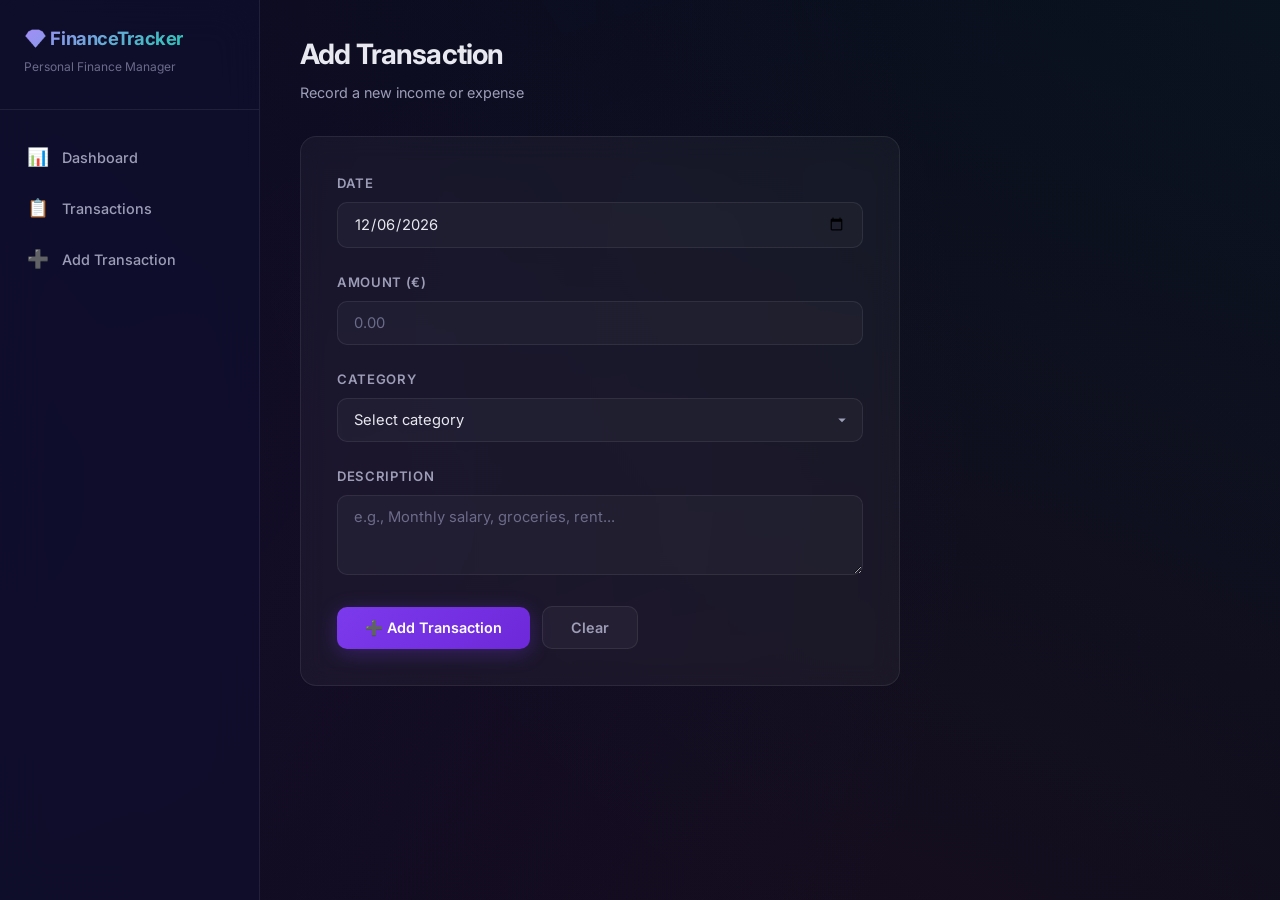
==== static/add.html @ 7ff63826 "Prepare for cloud deployment (Docker, Supabase, Render)" ====
<!DOCTYPE html>
<html lang="en">

<head>
    <meta charset="UTF-8">
    <meta name="viewport" content="width=device-width, initial-scale=1.0">
    <meta name="description" content="Add a new income or expense transaction to your personal finance tracker.">
    <title>Add Transaction — Finance Tracker</title>
    <link rel="stylesheet" href="/static/css/style.css">
</head>

<body>

    <button class="mobile-toggle" id="mobile-toggle" aria-label="Toggle menu">☰</button>

    <div class="app-container">
        <!-- Sidebar -->
        <aside class="sidebar" id="sidebar">
            <div class="sidebar-brand">
                <h1>💎 FinanceTracker</h1>
                <span>Personal Finance Manager</span>
            </div>
            <nav class="sidebar-nav">
                <a href="/" class="nav-item" id="nav-dashboard">
                    <span class="icon">📊</span>
                    <span class="label">Dashboard</span>
                </a>
                <a href="/transactions" class="nav-item" id="nav-transactions">
                    <span class="icon">📋</span>
                    <span class="label">Transactions</span>
                </a>
                <a href="/add" class="nav-item" id="nav-add">
                    <span class="icon">➕</span>
                    <span class="label">Add Transaction</span>
                </a>
            </nav>
        </aside>

        <!-- Main Content -->
        <main class="main-content">
            <div class="page-header">
                <h2>Add Transaction</h2>
                <p>Record a new income or expense</p>
            </div>

            <div class="glass-card form-card">
                <form id="add-form" novalidate>
                    <div class="form-group">
                        <label for="add-date">Date</label>
                        <input type="date" id="add-date" class="form-control" required>
                    </div>

                    <div class="form-group">
                        <label for="add-amount">Amount (€)</label>
                        <input type="number" id="add-amount" class="form-control" placeholder="0.00" step="0.01"
                            min="0.01" required>
                    </div>

                    <div class="form-group">
                        <label for="add-category">Category</label>
                        <select id="add-category" class="form-control" required>
                            <option value="" disabled selected>Select category</option>
                            <option value="Income">💰 Income</option>
                            <option value="Expense">💸 Expense</option>
                        </select>
                    </div>

                    <div class="form-group">
                        <label for="add-description">Description</label>
                        <textarea id="add-description" class="form-control"
                            placeholder="e.g., Monthly salary, groceries, rent..." rows="3"></textarea>
                    </div>

                    <div style="display: flex; gap: 12px; align-items: center;">
                        <button type="submit" class="btn btn-primary" id="submit-btn">
                            ➕ Add Transaction
                        </button>
                        <button type="button" class="btn btn-secondary" id="reset-btn">
                            Clear
                        </button>
                    </div>
                </form>

                <!-- Success State -->
                <div id="success-state" style="display: none; text-align: center; padding: 40px 0;">
                    <div style="font-size: 3.5rem; margin-bottom: 16px; animation: fadeInUp 0.5s ease-out;">✅</div>
                    <h3 style="font-size: 1.3rem; margin-bottom: 8px; animation: fadeInUp 0.5s ease-out 0.1s both;">
                        Transaction Added!</h3>
                    <p style="color: var(--text-secondary); margin-bottom: 28px; animation: fadeInUp 0.5s ease-out 0.2s both;"
                        id="success-details"></p>
                    <div
                        style="display: flex; gap: 12px; justify-content: center; animation: fadeInUp 0.5s ease-out 0.3s both;">
                        <button class="btn btn-primary" id="add-another-btn">➕ Add Another</button>
                        <a href="/" class="btn btn-secondary">📊 Go to Dashboard</a>
                    </div>
                </div>
            </div>
        </main>
    </div>

    <script src="/static/js/app.js"></script>
    <script src="/static/js/add.js"></script>
</body>

</html>
---- static/css/style.css ----
/* ============================================
   Personal Finance Tracker — Dark Glassmorphism
   ============================================ */

@import url('https://fonts.googleapis.com/css2?family=Inter:wght@300;400;500;600;700&display=swap');

/* --- CSS Custom Properties --- */
:root {
    --bg-primary: #0a0a1a;
    --bg-secondary: #0f0f2e;
    --bg-tertiary: #161640;
    --glass-bg: rgba(255, 255, 255, 0.04);
    --glass-border: rgba(255, 255, 255, 0.08);
    --glass-hover: rgba(255, 255, 255, 0.08);
    --text-primary: #e8e8f0;
    --text-secondary: #9d9db8;
    --text-muted: #6b6b8a;
    --accent-purple: #7c3aed;
    --accent-purple-glow: rgba(124, 58, 237, 0.3);
    --accent-purple-light: #a78bfa;
    --income-color: #06d6a0;
    --income-glow: rgba(6, 214, 160, 0.25);
    --expense-color: #ef476f;
    --expense-glow: rgba(239, 71, 111, 0.25);
    --savings-color: #ffd166;
    --savings-glow: rgba(255, 209, 102, 0.25);
    --info-color: #118ab2;
    --info-glow: rgba(17, 138, 178, 0.25);
    --sidebar-width: 260px;
    --border-radius: 16px;
    --border-radius-sm: 10px;
    --transition: all 0.3s cubic-bezier(0.4, 0, 0.2, 1);
}

/* --- Reset & Base --- */
*, *::before, *::after {
    margin: 0;
    padding: 0;
    box-sizing: border-box;
}

html {
    scroll-behavior: smooth;
}

body {
    font-family: 'Inter', -apple-system, BlinkMacSystemFont, sans-serif;
    background: var(--bg-primary);
    color: var(--text-primary);
    min-height: 100vh;
    overflow-x: hidden;
    line-height: 1.6;
}

/* Ambient background glow */
body::before {
    content: '';
    position: fixed;
    top: -50%;
    left: -50%;
    width: 200%;
    height: 200%;
    background: radial-gradient(circle at 20% 50%, rgba(124, 58, 237, 0.08) 0%, transparent 50%),
                radial-gradient(circle at 80% 20%, rgba(6, 214, 160, 0.05) 0%, transparent 50%),
                radial-gradient(circle at 60% 80%, rgba(239, 71, 111, 0.05) 0%, transparent 50%);
    pointer-events: none;
    z-index: 0;
}

/* --- Scrollbar --- */
::-webkit-scrollbar {
    width: 6px;
}

::-webkit-scrollbar-track {
    background: var(--bg-primary);
}

::-webkit-scrollbar-thumb {
    background: var(--glass-border);
    border-radius: 3px;
}

::-webkit-scrollbar-thumb:hover {
    background: var(--text-muted);
}

/* --- Layout --- */
.app-container {
    display: flex;
    min-height: 100vh;
    position: relative;
    z-index: 1;
}

/* --- Sidebar --- */
.sidebar {
    width: var(--sidebar-width);
    position: fixed;
    top: 0;
    left: 0;
    height: 100vh;
    background: rgba(15, 15, 46, 0.7);
    backdrop-filter: blur(20px);
    -webkit-backdrop-filter: blur(20px);
    border-right: 1px solid var(--glass-border);
    display: flex;
    flex-direction: column;
    padding: 24px 0;
    z-index: 100;
    transition: var(--transition);
}

.sidebar-brand {
    padding: 0 24px 32px;
    border-bottom: 1px solid var(--glass-border);
    margin-bottom: 16px;
}

.sidebar-brand h1 {
    font-size: 1.15rem;
    font-weight: 700;
    background: linear-gradient(135deg, var(--accent-purple-light), var(--income-color));
    -webkit-background-clip: text;
    -webkit-text-fill-color: transparent;
    background-clip: text;
    letter-spacing: -0.02em;
}

.sidebar-brand span {
    font-size: 0.75rem;
    color: var(--text-muted);
    font-weight: 400;
    display: block;
    margin-top: 4px;
}

.sidebar-nav {
    flex: 1;
    padding: 8px 12px;
    display: flex;
    flex-direction: column;
    gap: 4px;
}

.nav-item {
    display: flex;
    align-items: center;
    gap: 14px;
    padding: 12px 16px;
    border-radius: var(--border-radius-sm);
    color: var(--text-secondary);
    text-decoration: none;
    font-size: 0.9rem;
    font-weight: 500;
    transition: var(--transition);
    position: relative;
    overflow: hidden;
}

.nav-item::before {
    content: '';
    position: absolute;
    inset: 0;
    border-radius: var(--border-radius-sm);
    opacity: 0;
    background: linear-gradient(135deg, var(--accent-purple-glow), transparent);
    transition: var(--transition);
}

.nav-item:hover {
    color: var(--text-primary);
    background: var(--glass-hover);
}

.nav-item:hover::before {
    opacity: 1;
}

.nav-item.active {
    color: var(--accent-purple-light);
    background: rgba(124, 58, 237, 0.12);
    box-shadow: inset 0 0 0 1px rgba(124, 58, 237, 0.2);
}

.nav-item.active::before {
    opacity: 1;
}

.nav-item .icon {
    width: 20px;
    height: 20px;
    display: flex;
    align-items: center;
    justify-content: center;
    font-size: 1.1rem;
    flex-shrink: 0;
    position: relative;
    z-index: 1;
}

.nav-item .label {
    position: relative;
    z-index: 1;
}

/* --- Main Content --- */
.main-content {
    flex: 1;
    margin-left: var(--sidebar-width);
    padding: 32px 40px;
    min-height: 100vh;
}

/* --- Page Header --- */
.page-header {
    margin-bottom: 32px;
    animation: fadeInDown 0.5s ease-out;
}

.page-header h2 {
    font-size: 1.75rem;
    font-weight: 700;
    letter-spacing: -0.03em;
    margin-bottom: 4px;
}

.page-header p {
    color: var(--text-secondary);
    font-size: 0.9rem;
}

/* --- Glass Card --- */
.glass-card {
    background: var(--glass-bg);
    backdrop-filter: blur(12px);
    -webkit-backdrop-filter: blur(12px);
    border: 1px solid var(--glass-border);
    border-radius: var(--border-radius);
    padding: 24px;
    transition: var(--transition);
}

.glass-card:hover {
    border-color: rgba(255, 255, 255, 0.12);
    background: var(--glass-hover);
}

/* --- Summary Cards --- */
.summary-grid {
    display: grid;
    grid-template-columns: repeat(auto-fit, minmax(220px, 1fr));
    gap: 20px;
    margin-bottom: 32px;
    animation: fadeInUp 0.5s ease-out 0.1s both;
}

.summary-card {
    position: relative;
    overflow: hidden;
    cursor: default;
}

.summary-card::before {
    content: '';
    position: absolute;
    top: 0;
    left: 0;
    right: 0;
    height: 3px;
    border-radius: var(--border-radius) var(--border-radius) 0 0;
}

.summary-card.income::before {
    background: linear-gradient(90deg, var(--income-color), rgba(6, 214, 160, 0.3));
}

.summary-card.expense::before {
    background: linear-gradient(90deg, var(--expense-color), rgba(239, 71, 111, 0.3));
}

.summary-card.savings::before {
    background: linear-gradient(90deg, var(--savings-color), rgba(255, 209, 102, 0.3));
}

.summary-card.count::before {
    background: linear-gradient(90deg, var(--info-color), rgba(17, 138, 178, 0.3));
}

.summary-card .card-icon {
    width: 44px;
    height: 44px;
    border-radius: 12px;
    display: flex;
    align-items: center;
    justify-content: center;
    font-size: 1.3rem;
    margin-bottom: 16px;
}

.summary-card.income .card-icon {
    background: var(--income-glow);
    color: var(--income-color);
}

.summary-card.expense .card-icon {
    background: var(--expense-glow);
    color: var(--expense-color);
}

.summary-card.savings .card-icon {
    background: var(--savings-glow);
    color: var(--savings-color);
}

.summary-card.count .card-icon {
    background: var(--info-glow);
    color: var(--info-color);
}

.summary-card .card-label {
    font-size: 0.8rem;
    color: var(--text-muted);
    text-transform: uppercase;
    letter-spacing: 0.06em;
    font-weight: 600;
    margin-bottom: 6px;
}

.summary-card .card-value {
    font-size: 1.7rem;
    font-weight: 700;
    letter-spacing: -0.03em;
}

.summary-card.income .card-value { color: var(--income-color); }
.summary-card.expense .card-value { color: var(--expense-color); }
.summary-card.savings .card-value { color: var(--savings-color); }
.summary-card.count .card-value { color: var(--info-color); }

/* --- Charts Section --- */
.charts-grid {
    display: grid;
    grid-template-columns: 2fr 1fr;
    gap: 20px;
    margin-bottom: 32px;
    animation: fadeInUp 0.5s ease-out 0.2s both;
}

.chart-card {
    padding: 28px;
}

.chart-card h3 {
    font-size: 1rem;
    font-weight: 600;
    margin-bottom: 20px;
    color: var(--text-primary);
}

.chart-container {
    position: relative;
    width: 100%;
}

.chart-container.line-chart {
    height: 300px;
}

.chart-container.doughnut-chart {
    height: 300px;
    display: flex;
    align-items: center;
    justify-content: center;
}

/* --- Transaction Table --- */
.table-section {
    animation: fadeInUp 0.5s ease-out 0.3s both;
}

.table-header {
    display: flex;
    align-items: center;
    justify-content: space-between;
    margin-bottom: 20px;
    flex-wrap: wrap;
    gap: 12px;
}

.table-header h3 {
    font-size: 1rem;
    font-weight: 600;
}

.filters-bar {
    display: flex;
    align-items: center;
    gap: 12px;
    flex-wrap: wrap;
    margin-bottom: 20px;
    animation: fadeInUp 0.4s ease-out;
}

.filter-group {
    display: flex;
    align-items: center;
    gap: 8px;
}

.filter-group label {
    font-size: 0.8rem;
    color: var(--text-muted);
    font-weight: 500;
    text-transform: uppercase;
    letter-spacing: 0.04em;
}

/* --- Table --- */
.data-table {
    width: 100%;
    border-collapse: collapse;
}

.data-table thead th {
    text-align: left;
    padding: 14px 16px;
    font-size: 0.78rem;
    font-weight: 600;
    text-transform: uppercase;
    letter-spacing: 0.06em;
    color: var(--text-muted);
    border-bottom: 1px solid var(--glass-border);
}

/* Sortable column headers */
.data-table thead th.sortable {
    cursor: pointer;
    user-select: none;
    position: relative;
    transition: var(--transition);
    padding-right: 28px;
}

.data-table thead th.sortable:hover {
    color: var(--text-secondary);
    background: rgba(255, 255, 255, 0.03);
}

.data-table thead th.sortable .sort-arrow {
    position: absolute;
    right: 10px;
    top: 50%;
    transform: translateY(-50%);
    font-size: 0.65rem;
    opacity: 0;
    transition: opacity 0.2s ease, color 0.2s ease;
    color: var(--text-muted);
}

.data-table thead th.sortable:hover .sort-arrow {
    opacity: 0.4;
}

.data-table thead th.sortable.sort-asc,
.data-table thead th.sortable.sort-desc {
    color: var(--accent-purple-light);
    background: rgba(124, 58, 237, 0.06);
}

.data-table thead th.sortable.sort-asc .sort-arrow,
.data-table thead th.sortable.sort-desc .sort-arrow {
    opacity: 1;
    color: var(--accent-purple-light);
}

.data-table tbody tr {
    transition: var(--transition);
    border-bottom: 1px solid rgba(255, 255, 255, 0.03);
}

.data-table tbody tr:hover {
    background: var(--glass-hover);
}

.data-table tbody td {
    padding: 14px 16px;
    font-size: 0.9rem;
    color: var(--text-secondary);
}

.data-table tbody td:first-child {
    color: var(--text-primary);
    font-weight: 500;
}

/* Category badges */
.badge {
    display: inline-flex;
    align-items: center;
    gap: 6px;
    padding: 4px 12px;
    border-radius: 20px;
    font-size: 0.78rem;
    font-weight: 600;
    letter-spacing: 0.02em;
}

.badge.income {
    background: var(--income-glow);
    color: var(--income-color);
}

.badge.expense {
    background: var(--expense-glow);
    color: var(--expense-color);
}

/* Amount styling */
.amount-income {
    color: var(--income-color);
    font-weight: 600;
}

.amount-expense {
    color: var(--expense-color);
    font-weight: 600;
}

/* Action buttons in table */
.action-btns {
    display: flex;
    gap: 8px;
}

.btn-icon {
    width: 34px;
    height: 34px;
    border-radius: 8px;
    border: 1px solid var(--glass-border);
    background: var(--glass-bg);
    color: var(--text-secondary);
    cursor: pointer;
    display: flex;
    align-items: center;
    justify-content: center;
    font-size: 0.85rem;
    transition: var(--transition);
}

.btn-icon:hover {
    background: var(--glass-hover);
    color: var(--text-primary);
    border-color: rgba(255, 255, 255, 0.15);
}

.btn-icon.delete:hover {
    background: var(--expense-glow);
    color: var(--expense-color);
    border-color: rgba(239, 71, 111, 0.3);
}

.btn-icon.edit:hover {
    background: var(--accent-purple-glow);
    color: var(--accent-purple-light);
    border-color: rgba(124, 58, 237, 0.3);
}

/* --- Forms --- */
.form-card {
    max-width: 600px;
    padding: 36px;
    animation: fadeInUp 0.5s ease-out;
}

.form-group {
    margin-bottom: 24px;
}

.form-group label {
    display: block;
    font-size: 0.82rem;
    font-weight: 600;
    color: var(--text-secondary);
    text-transform: uppercase;
    letter-spacing: 0.05em;
    margin-bottom: 8px;
}

.form-control {
    width: 100%;
    padding: 12px 16px;
    border-radius: var(--border-radius-sm);
    border: 1px solid var(--glass-border);
    background: rgba(255, 255, 255, 0.03);
    color: var(--text-primary);
    font-family: 'Inter', sans-serif;
    font-size: 0.92rem;
    transition: var(--transition);
    outline: none;
}

.form-control:focus {
    border-color: var(--accent-purple);
    box-shadow: 0 0 0 3px var(--accent-purple-glow);
    background: rgba(255, 255, 255, 0.05);
}

.form-control::placeholder {
    color: var(--text-muted);
}

select.form-control {
    cursor: pointer;
    appearance: none;
    background-image: url("data:image/svg+xml,%3Csvg xmlns='http://www.w3.org/2000/svg' width='12' height='12' fill='%239d9db8' viewBox='0 0 16 16'%3E%3Cpath d='M8 11L3 6h10l-5 5z'/%3E%3C/svg%3E");
    background-repeat: no-repeat;
    background-position: right 14px center;
    padding-right: 36px;
}

select.form-control option {
    background: var(--bg-secondary);
    color: var(--text-primary);
}

textarea.form-control {
    resize: vertical;
    min-height: 80px;
}

/* --- Buttons --- */
.btn {
    display: inline-flex;
    align-items: center;
    justify-content: center;
    gap: 8px;
    padding: 12px 28px;
    border-radius: var(--border-radius-sm);
    font-family: 'Inter', sans-serif;
    font-size: 0.9rem;
    font-weight: 600;
    cursor: pointer;
    transition: var(--transition);
    border: none;
    text-decoration: none;
}

.btn-primary {
    background: linear-gradient(135deg, var(--accent-purple), #6d28d9);
    color: #fff;
    box-shadow: 0 4px 20px var(--accent-purple-glow);
}

.btn-primary:hover {
    transform: translateY(-2px);
    box-shadow: 0 8px 30px rgba(124, 58, 237, 0.45);
}

.btn-primary:active {
    transform: translateY(0);
}

.btn-secondary {
    background: var(--glass-bg);
    border: 1px solid var(--glass-border);
    color: var(--text-secondary);
}

.btn-secondary:hover {
    background: var(--glass-hover);
    color: var(--text-primary);
    border-color: rgba(255, 255, 255, 0.15);
}

.btn-danger {
    background: linear-gradient(135deg, var(--expense-color), #d62050);
    color: #fff;
    box-shadow: 0 4px 20px var(--expense-glow);
}

.btn-danger:hover {
    transform: translateY(-2px);
    box-shadow: 0 8px 30px rgba(239, 71, 111, 0.45);
}

.btn-success {
    background: linear-gradient(135deg, var(--income-color), #05b588);
    color: #fff;
    box-shadow: 0 4px 20px var(--income-glow);
}

.btn-success:hover {
    transform: translateY(-2px);
    box-shadow: 0 8px 30px rgba(6, 214, 160, 0.45);
}

/* --- Modal --- */
.modal-overlay {
    position: fixed;
    inset: 0;
    background: rgba(0, 0, 0, 0.6);
    backdrop-filter: blur(6px);
    -webkit-backdrop-filter: blur(6px);
    display: none;
    align-items: center;
    justify-content: center;
    z-index: 1000;
    animation: fadeIn 0.2s ease-out;
}

.modal-overlay.active {
    display: flex;
}

.modal {
    background: var(--bg-secondary);
    border: 1px solid var(--glass-border);
    border-radius: var(--border-radius);
    padding: 32px;
    width: 90%;
    max-width: 500px;
    box-shadow: 0 24px 60px rgba(0, 0, 0, 0.5);
    animation: slideUp 0.3s ease-out;
}

.modal h3 {
    font-size: 1.2rem;
    font-weight: 700;
    margin-bottom: 24px;
}

.modal-actions {
    display: flex;
    gap: 12px;
    justify-content: flex-end;
    margin-top: 28px;
}

/* --- Toast Notification --- */
.toast-container {
    position: fixed;
    top: 24px;
    right: 24px;
    z-index: 2000;
    display: flex;
    flex-direction: column;
    gap: 10px;
}

.toast {
    padding: 14px 20px;
    border-radius: var(--border-radius-sm);
    font-size: 0.88rem;
    font-weight: 500;
    display: flex;
    align-items: center;
    gap: 10px;
    box-shadow: 0 10px 40px rgba(0, 0, 0, 0.3);
    animation: slideInRight 0.3s ease-out;
    min-width: 280px;
}

.toast.success {
    background: linear-gradient(135deg, rgba(6, 214, 160, 0.15), rgba(6, 214, 160, 0.05));
    border: 1px solid rgba(6, 214, 160, 0.3);
    color: var(--income-color);
}

.toast.error {
    background: linear-gradient(135deg, rgba(239, 71, 111, 0.15), rgba(239, 71, 111, 0.05));
    border: 1px solid rgba(239, 71, 111, 0.3);
    color: var(--expense-color);
}

.toast.info {
    background: linear-gradient(135deg, rgba(124, 58, 237, 0.15), rgba(124, 58, 237, 0.05));
    border: 1px solid rgba(124, 58, 237, 0.3);
    color: var(--accent-purple-light);
}

.toast.fade-out {
    animation: fadeOutRight 0.3s ease-out forwards;
}

/* --- Empty State --- */
.empty-state {
    text-align: center;
    padding: 60px 20px;
    color: var(--text-muted);
}

.empty-state .icon {
    font-size: 3rem;
    margin-bottom: 16px;
    opacity: 0.5;
}

.empty-state p {
    font-size: 0.95rem;
    margin-bottom: 20px;
}

/* --- Animations --- */
@keyframes fadeIn {
    from { opacity: 0; }
    to { opacity: 1; }
}

@keyframes fadeInUp {
    from { opacity: 0; transform: translateY(20px); }
    to { opacity: 1; transform: translateY(0); }
}

@keyframes fadeInDown {
    from { opacity: 0; transform: translateY(-15px); }
    to { opacity: 1; transform: translateY(0); }
}

@keyframes slideUp {
    from { opacity: 0; transform: translateY(30px) scale(0.97); }
    to { opacity: 1; transform: translateY(0) scale(1); }
}

@keyframes slideInRight {
    from { opacity: 0; transform: translateX(80px); }
    to { opacity: 1; transform: translateX(0); }
}

@keyframes fadeOutRight {
    from { opacity: 1; transform: translateX(0); }
    to { opacity: 0; transform: translateX(80px); }
}

@keyframes countUp {
    from { opacity: 0; transform: translateY(10px); }
    to { opacity: 1; transform: translateY(0); }
}

/* --- Loading Spinner --- */
.spinner {
    width: 36px;
    height: 36px;
    border: 3px solid var(--glass-border);
    border-top-color: var(--accent-purple);
    border-radius: 50%;
    animation: spin 0.8s linear infinite;
    margin: 40px auto;
}

@keyframes spin {
    to { transform: rotate(360deg); }
}

/* --- Mobile Hamburger --- */
.mobile-toggle {
    display: none;
    position: fixed;
    top: 16px;
    left: 16px;
    z-index: 200;
    width: 42px;
    height: 42px;
    border-radius: 10px;
    border: 1px solid var(--glass-border);
    background: rgba(15, 15, 46, 0.9);
    backdrop-filter: blur(10px);
    color: var(--text-primary);
    cursor: pointer;
    align-items: center;
    justify-content: center;
    font-size: 1.2rem;
}

/* --- Responsive --- */
@media (max-width: 1024px) {
    .charts-grid {
        grid-template-columns: 1fr;
    }
}

@media (max-width: 768px) {
    .mobile-toggle {
        display: flex;
    }

    .sidebar {
        transform: translateX(-100%);
    }

    .sidebar.open {
        transform: translateX(0);
    }

    .main-content {
        margin-left: 0;
        padding: 72px 20px 32px;
    }

    .summary-grid {
        grid-template-columns: 1fr 1fr;
    }

    .filters-bar {
        flex-direction: column;
        align-items: stretch;
    }

    .table-header {
        flex-direction: column;
        align-items: flex-start;
    }

    .modal {
        width: 95%;
        padding: 24px;
    }
}

@media (max-width: 480px) {
    .summary-grid {
        grid-template-columns: 1fr;
    }
}
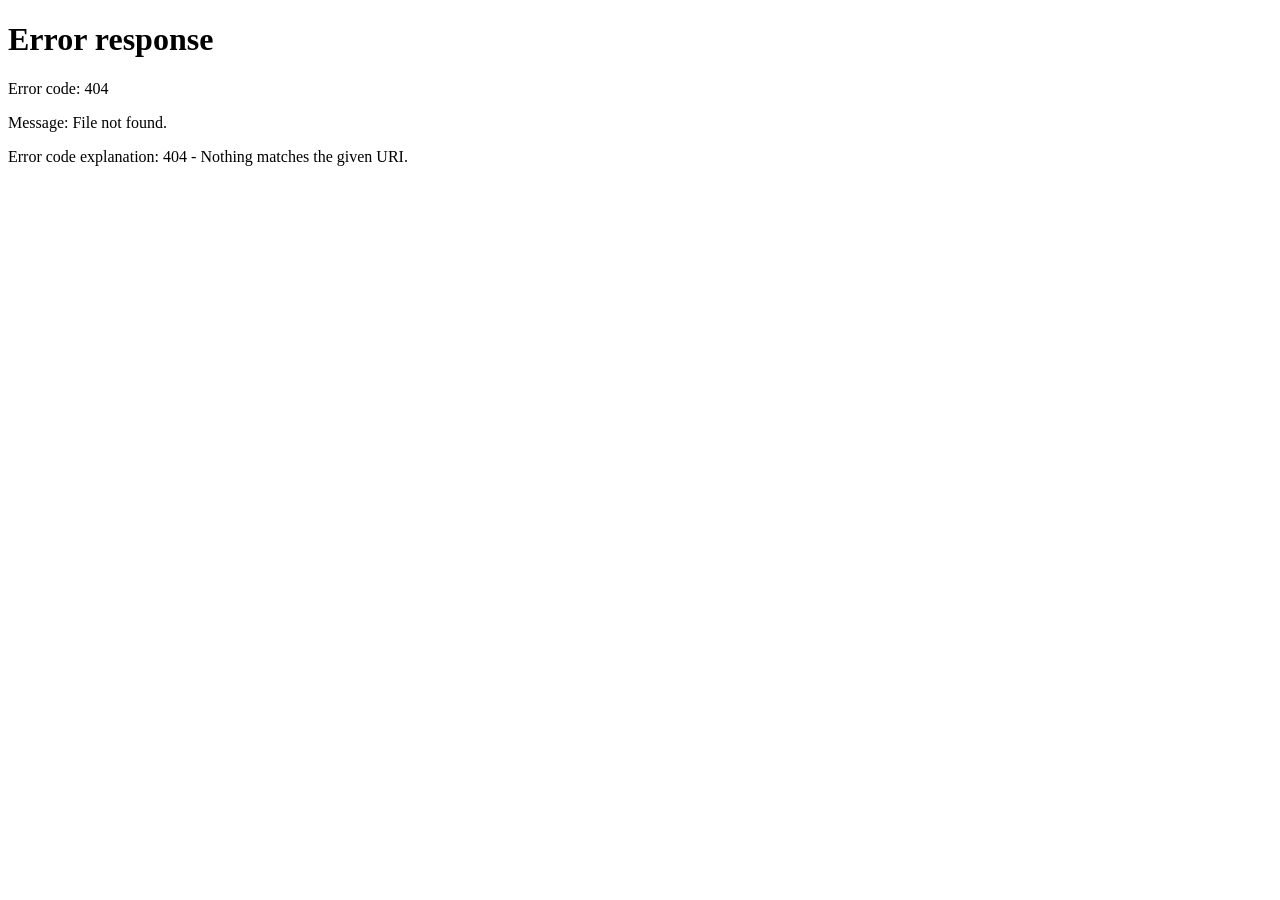
==== commit ebc76c38: "Fix UI contrast and update dependencies" ====
--- a/static/add.html
+++ b/static/add.html
@@ -6,7 +6,7 @@
     <meta name="viewport" content="width=device-width, initial-scale=1.0">
     <meta name="description" content="Add a new income or expense transaction to your personal finance tracker.">
     <title>Add Transaction — Finance Tracker</title>
-    <link rel="stylesheet" href="/static/css/style.css">
+    <link rel="stylesheet" href="/static/css/style.css?v=1.1">
 </head>
 
 <body>
@@ -98,7 +98,8 @@
         </main>
     </div>
 
-    <script src="/static/js/app.js"></script>
+    <script src="/static/js/auth.js"></script>
+<script src="/static/js/app.js"></script>
     <script src="/static/js/add.js"></script>
 </body>
 
--- a/static/css/style.css
+++ b/static/css/style.css
@@ -207,6 +207,7 @@
 /* --- Main Content --- */
 .main-content {
     flex: 1;
+    min-width: 0; /* Critical for flex child to shrink below content width */
     margin-left: var(--sidebar-width);
     padding: 32px 40px;
     min-height: 100vh;
@@ -416,10 +417,17 @@
     letter-spacing: 0.04em;
 }
 
-/* --- Table --- */
+.table-responsive {
+    width: 100%;
+    overflow-x: auto;
+    -webkit-overflow-scrolling: touch;
+    margin-bottom: 16px;
+}
+
 .data-table {
     width: 100%;
     border-collapse: collapse;
+    min-width: 600px; /* Ensure table doesn't crush on small screens */
 }
 
 .data-table thead th {
@@ -894,31 +902,73 @@
 
     .main-content {
         margin-left: 0;
-        padding: 72px 20px 32px;
+        padding: 72px 16px 32px;
+    }
+
+    .page-header h2 {
+        font-size: 1.5rem;
+    }
+
+    .glass-card {
+        padding: 16px;
     }
 
     .summary-grid {
         grid-template-columns: 1fr 1fr;
+        gap: 16px;
+    }
+
+    .chart-card {
+        padding: 16px;
     }
 
     .filters-bar {
         flex-direction: column;
         align-items: stretch;
+        gap: 16px;
+    }
+
+    .filter-group {
+        flex-direction: column;
+        align-items: flex-start;
+        width: 100%;
+    }
+
+    .filter-group input, .filter-group select {
+        width: 100% !important;
+    }
+
+    .filters-bar button {
+        width: 100%;
+        margin-left: 0 !important;
     }
 
     .table-header {
         flex-direction: column;
         align-items: flex-start;
+        gap: 16px;
+    }
+
+    .table-header .btn {
+        width: 100%;
     }
 
     .modal {
         width: 95%;
         padding: 24px;
     }
+
+    .form-card {
+        padding: 24px 16px;
+    }
 }
 
 @media (max-width: 480px) {
     .summary-grid {
         grid-template-columns: 1fr;
     }
-}
+
+    .action-btns {
+        flex-direction: column;
+    }
+}
